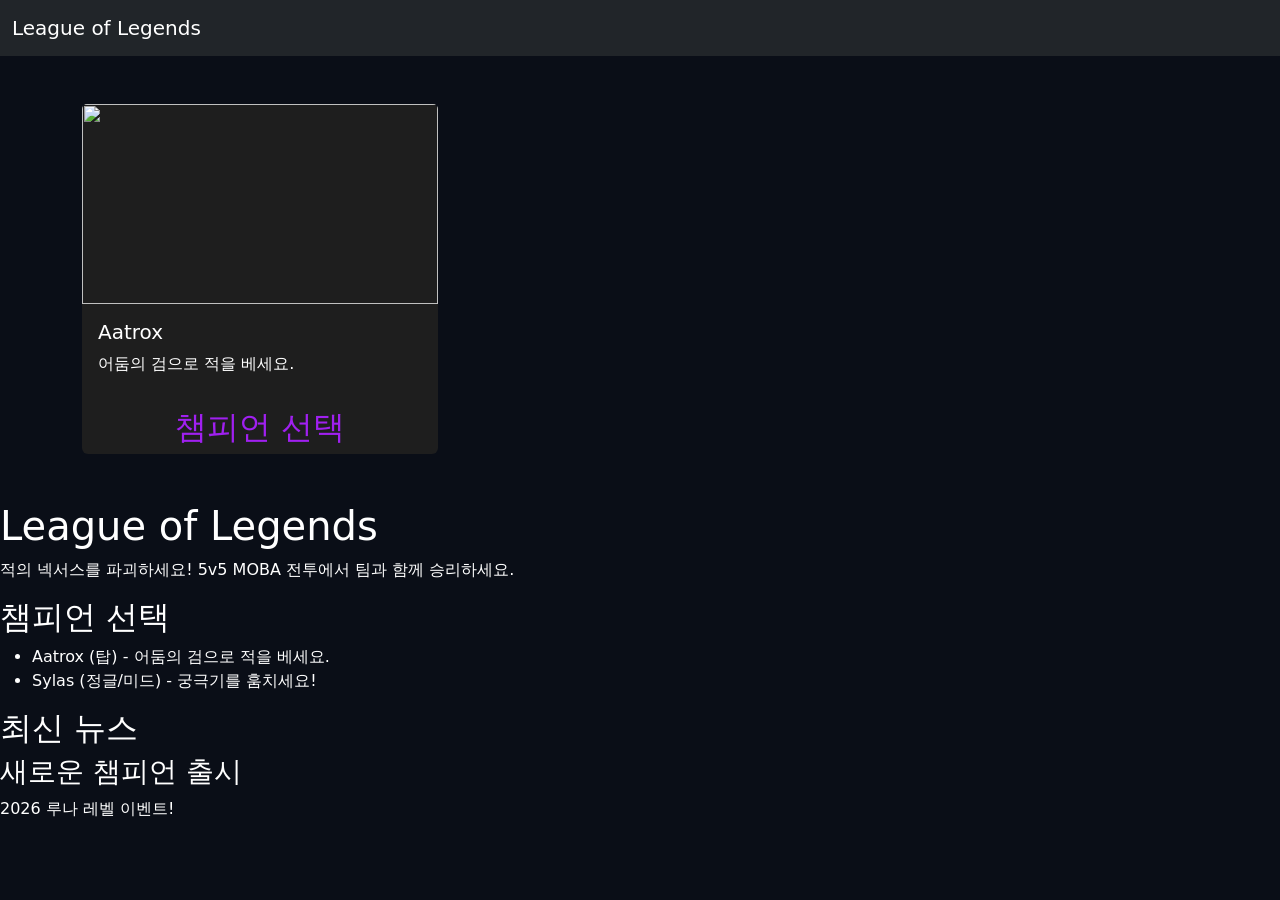
==== src/main/resources/META-INF/resources/index.html @ 237d581f "2주차 수업 완료" ====
<!DOCTYPE html> <!-- 주석은 이렇게 입력! -->
<html lang=”ko”>
<head>
<meta charset="UTF-8">
<title>LOL - 1단계</title>

</head>
<link href="https://cdn.jsdelivr.net/npm/bootstrap@5.3.3/dist/css/bootstrap.min.css" rel="stylesheet">
<style>
    .card {
transition: transform 0.3s, box-shadow 0.3s;
}
.card:hover {
transform: scale(1.05); /* 마우스를 올리면 커짐 */
box-shadow: 0 10px 20px rgba(160, 32, 240, 0.5); /* 보라색 광원 효과 */
}
.card-img-top {
height: 200px;
object-fit: cover; /* 이미지가 찌그러지지 않게 채움 */
}
body { background-color: #0a0e17; color: #fff; }
.accent-purple { color: #a020f0; }
.card { background-color: #1e1e1e; border: none; color: white; }
.btn-primary { background-color: #a020f0; border: none; }
</style>

<body>
    <nav class="navbar navbar-expand-lg navbar-dark bg-dark">
        <div class="container-fluid"><a class="navbar-brand" href="#">League of Legends</a></div>
    </nav>
        <div class="container my-5">
            <div class="row">
                <div class="col-md-4">
                    <div class="card">
                        <img src="https://ddragon.leagueoflegends.com/cdn/15.24.1/img/champion/Aatrox.png" class="card-img-top">
                        <div class="card-body">
                            <h5>Aatrox</h5>
                            <p>어둠의 검으로 적을 베세요.</p>
                        </div>
                        <h2 class="text-center accent-purple">챔피언 선택</h2>
                    </div>
                </div>
                </div>
            </div>

<h1>League of Legends</h1>
<p>적의 넥서스를 파괴하세요! 5v5 MOBA 전투에서 팀과 함께 승리하세요.</p>
<h2>챔피언 선택</h2>
<ul>
<li>Aatrox (탑) - 어둠의 검으로 적을 베세요.</li>
<li>Sylas (정글/미드) - 궁극기를 훔치세요!</li>
</ul>
<h2>최신 뉴스</h2>
<div>
<h3>새로운 챔피언 출시</h3>
<p>2026 루나 레벨 이벤트!</p>
</div>
</body>
</html>
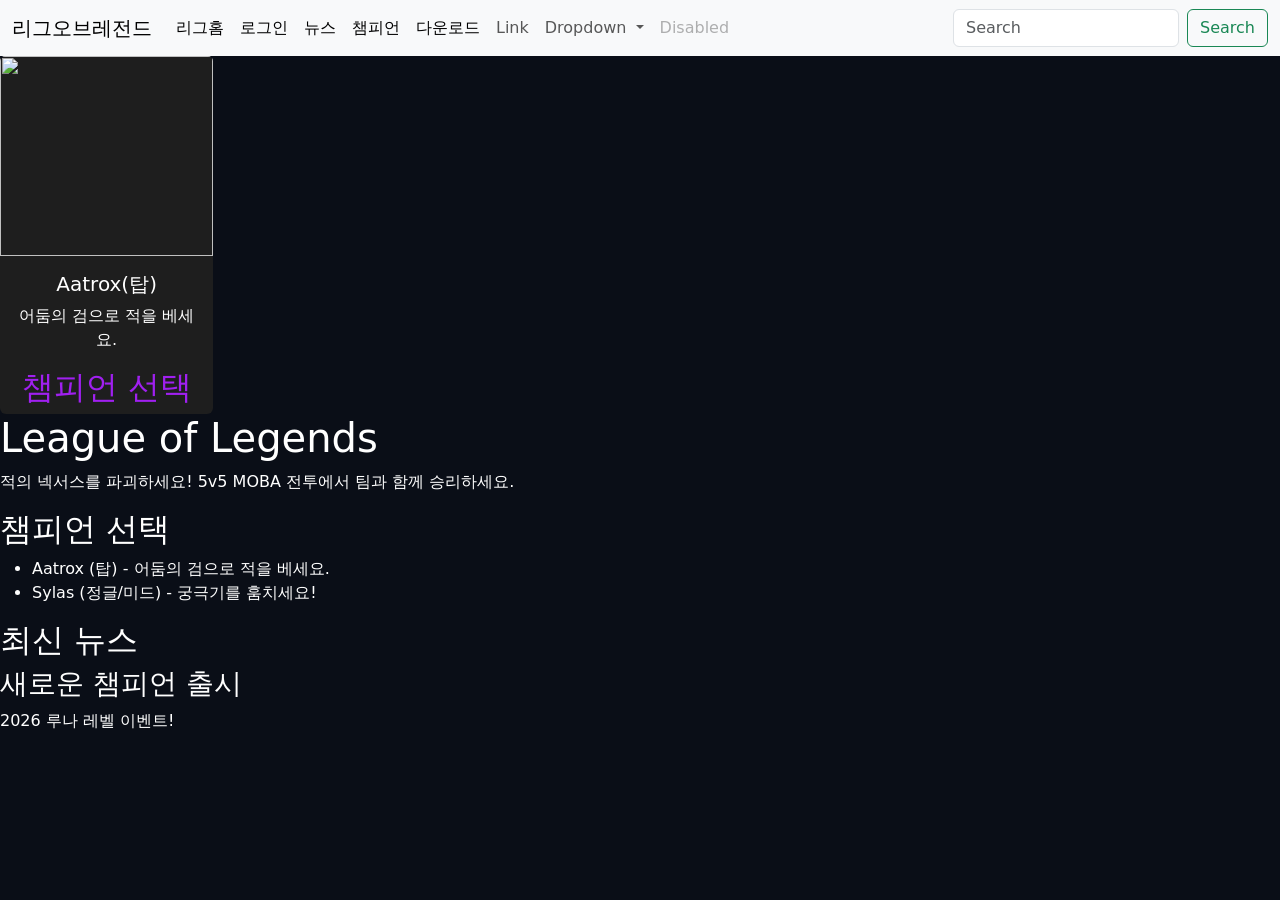
==== commit b6e7a9ec: "4주차" ====
--- a/src/main/resources/META-INF/resources/index.html
+++ b/src/main/resources/META-INF/resources/index.html
@@ -6,6 +6,7 @@
 
 </head>
 <link href="https://cdn.jsdelivr.net/npm/bootstrap@5.3.3/dist/css/bootstrap.min.css" rel="stylesheet">
+<script src="http://cdn.jsdelivr.net/npm.bootstrap@5.3.0/dist/js/bootstrap.bundle.min.js"></script>
 <style>
     .card {
 transition: transform 0.3s, box-shadow 0.3s;
@@ -25,17 +26,79 @@
 </style>
 
 <body>
-    <nav class="navbar navbar-expand-lg navbar-dark bg-dark">
-        <div class="container-fluid"><a class="navbar-brand" href="#">League of Legends</a></div>
-    </nav>
-        <div class="container my-5">
-            <div class="row">
-                <div class="col-md-4">
-                    <div class="card">
+    <nav class="navbar navbar-expand-lg navbar-light bg-light">
+  <div class="container-fluid">
+    <a class="navbar-brand" href="#">리그오브레전드</a>
+    <button class="navbar-toggler" type="button" data-bs-toggle="collapse" data-bs-target="#navbarSupportedContent" aria-controls="navbarSupportedContent" aria-expanded="false" aria-label="Toggle navigation">
+      <span class="navbar-toggler-icon"></span>
+    </button>
+    <div class="collapse navbar-collapse" id="navbarSupportedContent">
+      <ul class="navbar-nav me-auto mb-2 mb-lg-0">
+        <li class="nav-item">
+          <a class="nav-link active" aria-current="page" href="#">리그홈</a>
+        </li>
+        <li class="nav-item">
+          <a class="nav-link active" aria-current="page" href="#">로그인</a>
+        </li>
+        <li class="nav-item">
+          <a class="nav-link active" aria-current="page" href="#">뉴스</a>
+        </li>
+        <li class="nav-item">
+          <a class="nav-link active" aria-current="page" href="#">챔피언</a>
+        </li>
+        <li class="nav-item">
+          <a class="nav-link active" aria-current="page" href="#">다운로드</a>
+        </li>
+        
+
+        <li class="nav-item"> 
+          <a class="nav-link" href="#">Link</a>
+        </li>
+        <li class="nav-item dropdown">
+          <a class="nav-link dropdown-toggle" href="#" id="navbarDropdown" role="button" data-bs-toggle="dropdown" aria-expanded="false">
+            Dropdown
+          </a>
+          <ul class="dropdown-menu" aria-labelledby="navbarDropdown">
+            <li><a class="dropdown-item" href="#">Action</a></li>
+            <li><a class="dropdown-item" href="#">Another action</a></li>
+            <li><hr class="dropdown-divider"></li>
+            <li><a class="dropdown-item" href="#">Something else here</a></li>
+          </ul>
+        </li>
+        <li class="nav-item">
+          <a class="nav-link disabled" href="#" tabindex="-1" aria-disabled="true">Disabled</a>
+        </li>
+      </ul>
+      <form class="d-flex">
+        <input class="form-control me-2" type="search" placeholder="Search" aria-label="Search">
+        <button class="btn btn-outline-success" type="submit">Search</button>
+      </form>
+    </div>
+  </div>
+</nav>
+    <!--<nav class="navbar navbar-expand-lg navbar-dark bg-dark">
+        <div class="container-fluid">
+            <a class="navbar-brand" href="index.html">리그오브레전드</a></div>
+            <button class="navbar-toggler" type="button" data-bs-target="#navbarNav">
+                <span class="navbar-toggler-icon"></span>
+            </button>
+            <div class="collapse navbar-collapse" id="navbarNav">
+                <ul class="navbar-nav ms-auto">
+                    <li class="nav-item"><a class="nav-link" href="#">뉴스</a></li>
+                    <li class="nav-item"><a class="nav-link" href="#">챔피언</a></li>
+                    <li class="nav-item"><a class="nav-link" href="#">다운로드</a></li>
+                    <li class="nav-item"><a class="nav-link" href="#">로그인</a></li>
+                    <li class="nav-item"><a class="nav-link" href="https://www.leagueoflegends.com/ko-kr/" target="_blank">공식 웹사이트</a></li>
+                </ul>
+            </div>
+    </nav>-->
+        <!-- 아트록스-->
+        <div class="col-md-6 col-lg-4 col-xl-2">
+                    <div class="card text-center h-100">
                         <img src="https://ddragon.leagueoflegends.com/cdn/15.24.1/img/champion/Aatrox.png" class="card-img-top">
                         <div class="card-body">
-                            <h5>Aatrox</h5>
-                            <p>어둠의 검으로 적을 베세요.</p>
+                            <h5 class ="card-tittle accent-red">Aatrox(탑)</h5>
+                            <p class="card-text">어둠의 검으로 적을 베세요.</p>
                         </div>
                         <h2 class="text-center accent-purple">챔피언 선택</h2>
                     </div>
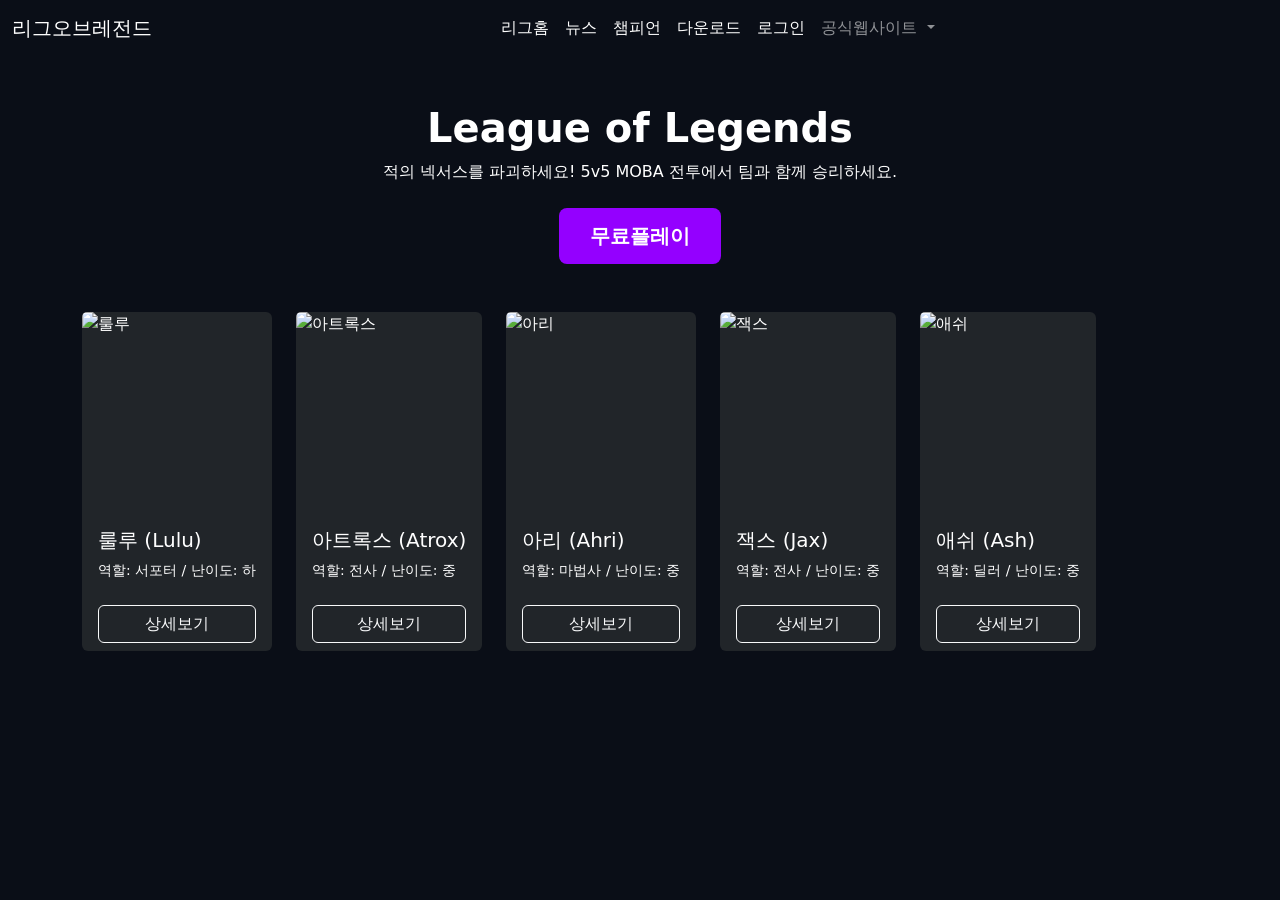
==== commit c3a64519: "4주차" ====
--- a/src/main/resources/META-INF/resources/index.html
+++ b/src/main/resources/META-INF/resources/index.html
@@ -1,12 +1,12 @@
 <!DOCTYPE html> <!-- 주석은 이렇게 입력! -->
 <html lang=”ko”>
 <head>
-<meta charset="UTF-8">
-<title>LOL - 1단계</title>
-
+  <meta charset="UTF-8">
+  <title>LOL - 1단계</title>
+  <link href="https://cdn.jsdelivr.net/npm/bootstrap@5.3.3/dist/css/bootstrap.min.css" rel="stylesheet">
+  <script src="https://cdn.jsdelivr.net/npm/bootstrap@5.3.0/dist/js/bootstrap.bundle.min.js"></script>
 </head>
-<link href="https://cdn.jsdelivr.net/npm/bootstrap@5.3.3/dist/css/bootstrap.min.css" rel="stylesheet">
-<script src="http://cdn.jsdelivr.net/npm.bootstrap@5.3.0/dist/js/bootstrap.bundle.min.js"></script>
+
 <style>
     .card {
 transition: transform 0.3s, box-shadow 0.3s;
@@ -26,56 +26,46 @@
 </style>
 
 <body>
-    <nav class="navbar navbar-expand-lg navbar-light bg-light">
-  <div class="container-fluid">
-    <a class="navbar-brand" href="#">리그오브레전드</a>
-    <button class="navbar-toggler" type="button" data-bs-toggle="collapse" data-bs-target="#navbarSupportedContent" aria-controls="navbarSupportedContent" aria-expanded="false" aria-label="Toggle navigation">
-      <span class="navbar-toggler-icon"></span>
-    </button>
-    <div class="collapse navbar-collapse" id="navbarSupportedContent">
-      <ul class="navbar-nav me-auto mb-2 mb-lg-0">
-        <li class="nav-item">
-          <a class="nav-link active" aria-current="page" href="#">리그홈</a>
-        </li>
-        <li class="nav-item">
-          <a class="nav-link active" aria-current="page" href="#">로그인</a>
-        </li>
-        <li class="nav-item">
-          <a class="nav-link active" aria-current="page" href="#">뉴스</a>
-        </li>
-        <li class="nav-item">
-          <a class="nav-link active" aria-current="page" href="#">챔피언</a>
-        </li>
-        <li class="nav-item">
-          <a class="nav-link active" aria-current="page" href="#">다운로드</a>
-        </li>
-        
-
-        <li class="nav-item"> 
-          <a class="nav-link" href="#">Link</a>
-        </li>
-        <li class="nav-item dropdown">
-          <a class="nav-link dropdown-toggle" href="#" id="navbarDropdown" role="button" data-bs-toggle="dropdown" aria-expanded="false">
-            Dropdown
-          </a>
-          <ul class="dropdown-menu" aria-labelledby="navbarDropdown">
-            <li><a class="dropdown-item" href="#">Action</a></li>
-            <li><a class="dropdown-item" href="#">Another action</a></li>
-            <li><hr class="dropdown-divider"></li>
-            <li><a class="dropdown-item" href="#">Something else here</a></li>
+  <nav class="navbar navbar-expand-lg navbar-dark">
+    <div class="container-fluid">
+      <a class="navbar-brand" href="#">리그오브레전드</a>
+      <button class="navbar-toggler" type="button" data-bs-toggle="collapse" data-bs-target="#navbarSupportedContent" aria-controls="navbarSupportedContent" aria-expanded="false" aria-label="Toggle navigation">
+        <span class="navbar-toggler-icon"></span>
+      </button>
+        <div class="collapse navbar-collapse" id="navbarSupportedContent">
+          <ul class="navbar-nav mx-auto mb-2 mb-lg-0">
+            <li class="nav-item">
+              <a class="nav-link active" aria-current="page" href="#">리그홈</a>
+            </li>
+            <li class="nav-item">
+              <a class="nav-link active" aria-current="page" href="#">뉴스</a>
+            </li>
+            <li class="nav-item">
+              <a class="nav-link active" aria-current="page" href="#">챔피언</a>
+            </li>
+            <li class="nav-item">
+              <a class="nav-link active" aria-current="page" href="#">다운로드</a>
+            </li>
+            <li class="nav-item">
+              <a class="nav-link active" aria-current="page" href="#">로그인</a>
+            </li>
+          
+            <li class="nav-item dropdown">
+              <a class="nav-link dropdown-toggle" href="#" id="navbarDropdown" role="button" data-bs-toggle="dropdown" aria-expanded="false">
+                공식웹사이트
+              </a>
+              <ul class="dropdown-menu">
+                <li><a class="dropdown-item" href="https://www.leagueoflegends.com/ko-kr/" target="_blank">LOL공식웹사이트</a></li>
+                <li><a class="dropdown-item" href="#">Another action</a></li>
+                <li><hr class="dropdown-divider"></li>
+                <li><a class="dropdown-item" href="#">Something else here</a></li>
+              </ul>
+            </li>
           </ul>
-        </li>
-        <li class="nav-item">
-          <a class="nav-link disabled" href="#" tabindex="-1" aria-disabled="true">Disabled</a>
-        </li>
-      </ul>
-      <form class="d-flex">
-        <input class="form-control me-2" type="search" placeholder="Search" aria-label="Search">
-        <button class="btn btn-outline-success" type="submit">Search</button>
-      </form>
-    </div>
-  </div>
-</nav>
+        </div>
+      </div>
+    </div>
+  </nav>
     <!--<nav class="navbar navbar-expand-lg navbar-dark bg-dark">
         <div class="container-fluid">
             <a class="navbar-brand" href="index.html">리그오브레전드</a></div>
@@ -92,7 +82,119 @@
                 </ul>
             </div>
     </nav>-->
+
+<div class="text-center">
+  <h1 class="text-center mt-5 fw-bold">League of Legends</h1>
+  <p>적의 넥서스를 파괴하세요! 5v5 MOBA 전투에서 팀과 함께 승리하세요.</p>
+  <div class="text-center mt-4">
+    <a href="#" class="btn btn-lg fw-bold"
+       style="background-color:#9400ff; color: white; padding: 12px 30px; border-radius: 8px;">
+       무료플레이
+       </a>
+  </div>
+</div>
+
+<!--룰루 카드-->
+    <div class ="container my-5">
+      <div class ="row row-cols-auto g-4">
+        <div class="col">
+          <div class="card bg-dark text-white border-secondary h-100">
+            <img src="images/Lulu.png" class ="card-img-top" alt="룰루">
+            <div class="card-body">
+              <h5 class="card-title">룰루 (Lulu)</h5>
+              <p class="card-text small">역할: 서포터 / 난이도: 하</p>
+            </div>
+          <div class="card-footer bg-transparent border-0">
+         <button class="btn btn-outline-light w-100"
+           data-bs-toggle="modal"
+           data-bs-target="#modalLulu"
+           data-champ="Lulu">
+         상세보기
+         </button>
+        </div>
+      </div>
+    </div>
+
+    <!--아트록스-->
+        <div class="col">
+          <div class="card bg-dark text-white border-secondary h-100">
+            <img src="images/Lulu.png" class ="card-img-top" alt="아트록스">
+            <div class="card-body">
+              <h5 class="card-title">아트록스 (Atrox)</h5>
+              <p class="card-text small">역할: 전사 / 난이도: 중</p>
+            </div>
+          <div class="card-footer bg-transparent border-0">
+         <button class="btn btn-outline-light w-100"
+           data-bs-toggle="modal"
+           data-bs-target="#modalAtrox"
+           data-champ="Atrox">
+         상세보기
+         </button>
+        </div>
+      </div>
+    </div>
+
+    <!--아리-->
+        <div class="col">
+          <div class="card bg-dark text-white border-secondary h-100">
+            <img src="images/Lulu.png" class ="card-img-top" alt="아리">
+            <div class="card-body">
+              <h5 class="card-title">아리 (Ahri)</h5>
+              <p class="card-text small">역할: 마법사 / 난이도: 중</p>
+            </div>
+          <div class="card-footer bg-transparent border-0">
+         <button class="btn btn-outline-light w-100"
+           data-bs-toggle="modal"
+           data-bs-target="#modalAhri"
+           data-champ="Ahri">
+         상세보기
+         </button>
+        </div>
+      </div>
+    </div>
+    <!--잭스-->
+        <div class="col">
+          <div class="card bg-dark text-white border-secondary h-100">
+            <img src="images/Lulu.png" class ="card-img-top" alt="잭스">
+            <div class="card-body">
+              <h5 class="card-title">잭스 (Jax)</h5>
+              <p class="card-text small">역할: 전사 / 난이도: 중</p>
+            </div>
+          <div class="card-footer bg-transparent border-0">
+         <button class="btn btn-outline-light w-100"
+           data-bs-toggle="modal"
+           data-bs-target="#modalJax"
+           data-champ="Jax">
+         상세보기
+         </button>
+        </div>
+      </div>
+    </div>
+    <!--애쉬-->
+        <div class="col">
+          <div class="card bg-dark text-white border-secondary h-100">
+            <img src="images/Lulu.png" class ="card-img-top" alt="애쉬">
+            <div class="card-body">
+              <h5 class="card-title">애쉬 (Ash)</h5>
+              <p class="card-text small">역할: 딜러 / 난이도: 중</p>
+            </div>
+          <div class="card-footer bg-transparent border-0">
+         <button class="btn btn-outline-light w-100"
+           data-bs-toggle="modal"
+           data-bs-target="#modalAsh"
+           data-champ="Ash">
+         상세보기
+         </button>
+        </div>
+      </div>
+    </div>
+
+  </div>
+</body>
+</html>
+
         <!-- 아트록스-->
+        <!--
         <div class="col-md-6 col-lg-4 col-xl-2">
                     <div class="card text-center h-100">
                         <img src="https://ddragon.leagueoflegends.com/cdn/15.24.1/img/champion/Aatrox.png" class="card-img-top">
@@ -105,18 +207,5 @@
                 </div>
                 </div>
             </div>
-
-<h1>League of Legends</h1>
-<p>적의 넥서스를 파괴하세요! 5v5 MOBA 전투에서 팀과 함께 승리하세요.</p>
-<h2>챔피언 선택</h2>
-<ul>
-<li>Aatrox (탑) - 어둠의 검으로 적을 베세요.</li>
-<li>Sylas (정글/미드) - 궁극기를 훔치세요!</li>
-</ul>
-<h2>최신 뉴스</h2>
-<div>
-<h3>새로운 챔피언 출시</h3>
-<p>2026 루나 레벨 이벤트!</p>
-</div>
-</body>
-</html>+          -->
+
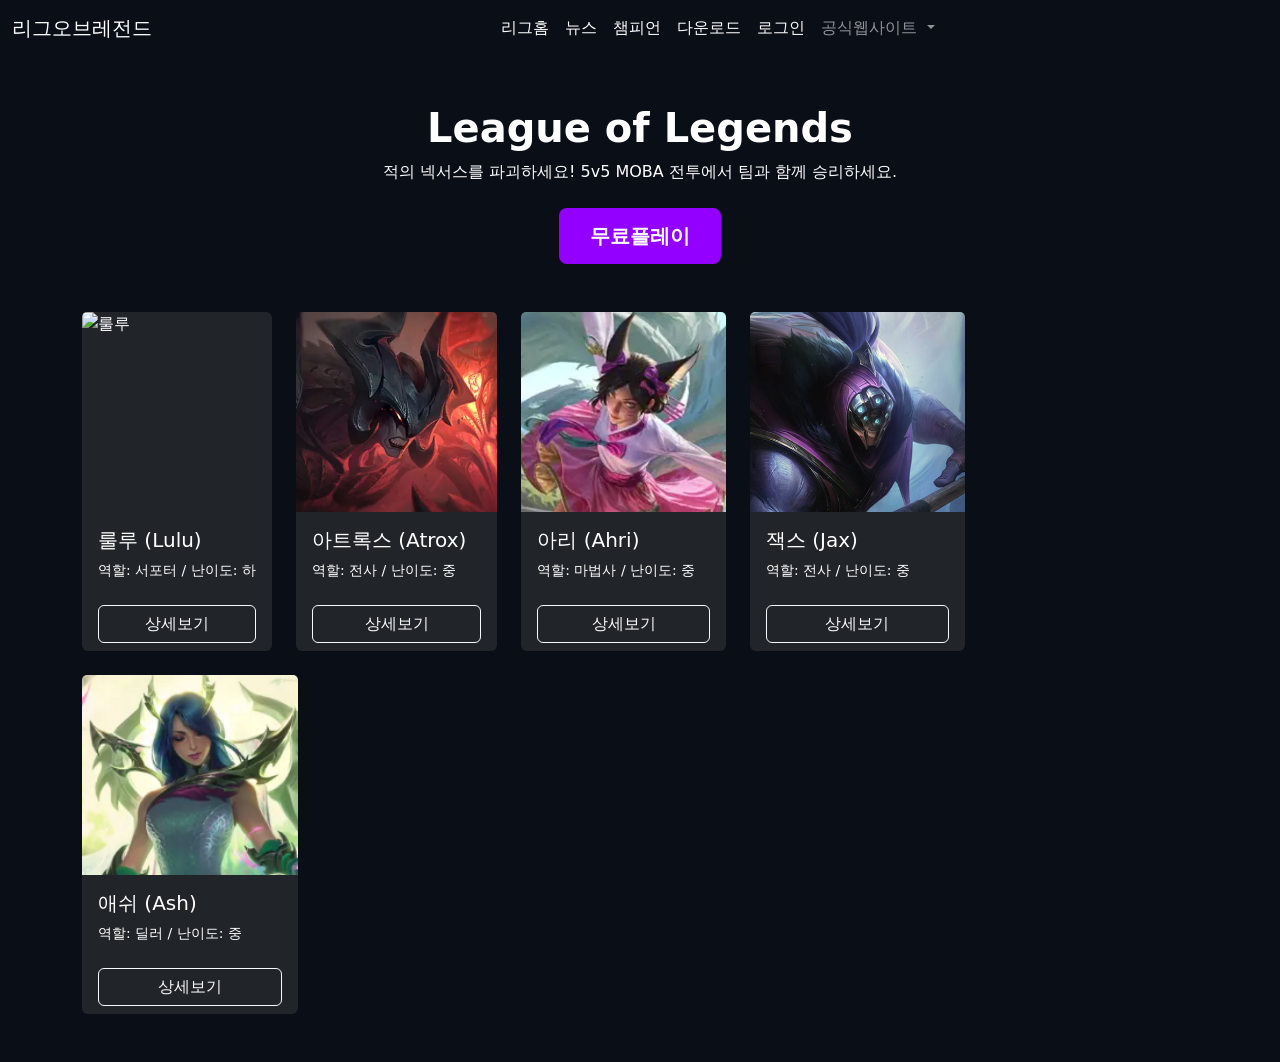
==== commit ec4f0adf: "5주차" ====
--- a/src/main/resources/META-INF/resources/index.html
+++ b/src/main/resources/META-INF/resources/index.html
@@ -44,7 +44,7 @@
               <a class="nav-link active" aria-current="page" href="#">챔피언</a>
             </li>
             <li class="nav-item">
-              <a class="nav-link active" aria-current="page" href="#">다운로드</a>
+              <a class="nav-link active" aria-current="page" href="main_page_sub/download.html" target="_blank">다운로드</a>
             </li>
             <li class="nav-item">
               <a class="nav-link active" aria-current="page" href="#">로그인</a>
@@ -66,23 +66,8 @@
       </div>
     </div>
   </nav>
-    <!--<nav class="navbar navbar-expand-lg navbar-dark bg-dark">
-        <div class="container-fluid">
-            <a class="navbar-brand" href="index.html">리그오브레전드</a></div>
-            <button class="navbar-toggler" type="button" data-bs-target="#navbarNav">
-                <span class="navbar-toggler-icon"></span>
-            </button>
-            <div class="collapse navbar-collapse" id="navbarNav">
-                <ul class="navbar-nav ms-auto">
-                    <li class="nav-item"><a class="nav-link" href="#">뉴스</a></li>
-                    <li class="nav-item"><a class="nav-link" href="#">챔피언</a></li>
-                    <li class="nav-item"><a class="nav-link" href="#">다운로드</a></li>
-                    <li class="nav-item"><a class="nav-link" href="#">로그인</a></li>
-                    <li class="nav-item"><a class="nav-link" href="https://www.leagueoflegends.com/ko-kr/" target="_blank">공식 웹사이트</a></li>
-                </ul>
-            </div>
-    </nav>-->
-
+    
+  
 <div class="text-center">
   <h1 class="text-center mt-5 fw-bold">League of Legends</h1>
   <p>적의 넥서스를 파괴하세요! 5v5 MOBA 전투에서 팀과 함께 승리하세요.</p>
@@ -114,11 +99,37 @@
         </div>
       </div>
     </div>
+        <!--룰루모달(iframe으로Aatrox.html 불러오기) -->
+<div class="modal fade" id="modalLulu" tabindex="-1" aria-labelledby="modalLuluLabel" aria-hidden="true">
+<div class="modal-dialog modal-xl modal-dialog-centered modal-dialog-scrollable">
+    <div class="modal-content bg-dark text-white border-secondary">
+  <!--헤더-->
+  <div class="modal-header border-secondary">
+      <h5 class="modal-title" id="modalLuluLabel">룰루(Lulu) 상세정보</h5>
+      <button type="button" class="btn-close btn-close-white" data-bs-dismiss="modal" aria-label="Close"></button>
+  </div>
+<!--바디: iframe으로내용채움-->
+  <div class="modal-body p-0" style="height: 65vh; background: #0a0e17;">
+      <iframe
+      src="modals/Lulu.html"
+      frameborder="0"
+      style="width: 100%; height: 100%; border: none;"
+      allowfullscreen>
+      </iframe>
+  </div>
+<!--푸터-->
+  <div class="modal-footer border-secondary">
+      <button type="button" class="btn btn-outline-light" data-bs-dismiss="modal">닫기</button>
+  </div>
+  </div>
+</div>
+</div>
+
 
     <!--아트록스-->
         <div class="col">
           <div class="card bg-dark text-white border-secondary h-100">
-            <img src="images/Lulu.png" class ="card-img-top" alt="아트록스">
+            <img src="images/Aatrox.png" class ="card-img-top" alt="아트록스">
             <div class="card-body">
               <h5 class="card-title">아트록스 (Atrox)</h5>
               <p class="card-text small">역할: 전사 / 난이도: 중</p>
@@ -126,18 +137,46 @@
           <div class="card-footer bg-transparent border-0">
          <button class="btn btn-outline-light w-100"
            data-bs-toggle="modal"
-           data-bs-target="#modalAtrox"
-           data-champ="Atrox">
-         상세보기
-         </button>
-        </div>
-      </div>
-    </div>
+           data-bs-target="#modalAatrox"
+           data-champ="Aatrox">
+         상세보기
+         </button>
+        </div>
+      </div>
+    </div>
+
+    <!--모달(iframe으로Aatrox.html 불러오기) -->
+<div class="modal fade" id="modalAatrox" tabindex="-1" aria-labelledby="modalAatroxLabel" aria-hidden="true">
+<div class="modal-dialog modal-xl modal-dialog-centered modal-dialog-scrollable">
+    <div class="modal-content bg-dark text-white border-secondary">
+  <!--헤더-->
+  <div class="modal-header border-secondary">
+      <h5 class="modal-title" id="modalAatroxLabel">아트록스(Aatrox) 상세정보</h5>
+      <button type="button" class="btn-close btn-close-white" data-bs-dismiss="modal" aria-label="Close"></button>
+  </div>
+<!--바디: iframe으로내용채움-->
+  <div class="modal-body p-0" style="height: 65vh; background: #0a0e17;">
+      <iframe
+      src="modals/Aatrox.html"
+      frameborder="0"
+      style="width: 100%; height: 100%; border: none;"
+      allowfullscreen>
+      </iframe>
+  </div>
+<!--푸터-->
+  <div class="modal-footer border-secondary">
+      <button type="button" class="btn btn-outline-light" data-bs-dismiss="modal">닫기</button>
+  </div>
+  </div>
+</div>
+</div>
+
+
 
     <!--아리-->
         <div class="col">
           <div class="card bg-dark text-white border-secondary h-100">
-            <img src="images/Lulu.png" class ="card-img-top" alt="아리">
+            <img src="images/Ahri.png" class ="card-img-top" alt="아리">
             <div class="card-body">
               <h5 class="card-title">아리 (Ahri)</h5>
               <p class="card-text small">역할: 마법사 / 난이도: 중</p>
@@ -152,10 +191,37 @@
         </div>
       </div>
     </div>
+        <!--아리모달-->
+<div class="modal fade" id="modalAhri" tabindex="-1" aria-labelledby="modalAhriLabel" aria-hidden="true">
+<div class="modal-dialog modal-xl modal-dialog-centered modal-dialog-scrollable">
+    <div class="modal-content bg-dark text-white border-secondary">
+  <!--헤더-->
+  <div class="modal-header border-secondary">
+      <h5 class="modal-title" id="modalAhriLabel">아리(Ahri) 상세정보</h5>
+      <button type="button" class="btn-close btn-close-white" data-bs-dismiss="modal" aria-label="Close"></button>
+  </div>
+<!--바디: iframe으로내용채움-->
+  <div class="modal-body p-0" style="height: 65vh; background: #0a0e17;">
+      <iframe
+      src="modals/Ahri.html"
+      frameborder="0"
+      style="width: 100%; height: 100%; border: none;"
+      allowfullscreen>
+      </iframe>
+  </div>
+<!--푸터-->
+  <div class="modal-footer border-secondary">
+      <button type="button" class="btn btn-outline-light" data-bs-dismiss="modal">닫기</button>
+  </div>
+  </div>
+</div>
+</div>
+
+
     <!--잭스-->
         <div class="col">
           <div class="card bg-dark text-white border-secondary h-100">
-            <img src="images/Lulu.png" class ="card-img-top" alt="잭스">
+            <img src="images/Jax.png" class ="card-img-top" alt="잭스">
             <div class="card-body">
               <h5 class="card-title">잭스 (Jax)</h5>
               <p class="card-text small">역할: 전사 / 난이도: 중</p>
@@ -170,10 +236,37 @@
         </div>
       </div>
     </div>
+            <!--잭스모달-->
+<div class="modal fade" id="modalJax" tabindex="-1" aria-labelledby="modalJaxLabel" aria-hidden="true">
+<div class="modal-dialog modal-xl modal-dialog-centered modal-dialog-scrollable">
+    <div class="modal-content bg-dark text-white border-secondary">
+  <!--헤더-->
+  <div class="modal-header border-secondary">
+      <h5 class="modal-title" id="modalJaxLabel">잭스(Jax) 상세정보</h5>
+      <button type="button" class="btn-close btn-close-white" data-bs-dismiss="modal" aria-label="Close"></button>
+  </div>
+<!--바디: iframe으로내용채움-->
+  <div class="modal-body p-0" style="height: 65vh; background: #0a0e17;">
+      <iframe
+      src="modals/Jax.html"
+      frameborder="0"
+      style="width: 100%; height: 100%; border: none;"
+      allowfullscreen>
+      </iframe>
+  </div>
+<!--푸터-->
+  <div class="modal-footer border-secondary">
+      <button type="button" class="btn btn-outline-light" data-bs-dismiss="modal">닫기</button>
+  </div>
+  </div>
+</div>
+</div>
+
+
     <!--애쉬-->
         <div class="col">
           <div class="card bg-dark text-white border-secondary h-100">
-            <img src="images/Lulu.png" class ="card-img-top" alt="애쉬">
+            <img src="images/Ashe.png" class ="card-img-top" alt="애쉬">
             <div class="card-body">
               <h5 class="card-title">애쉬 (Ash)</h5>
               <p class="card-text small">역할: 딜러 / 난이도: 중</p>
@@ -192,6 +285,32 @@
   </div>
 </body>
 </html>
+
+            <!--애쉬모달-->
+<div class="modal fade" id="modalAshe" tabindex="-1" aria-labelledby="modalAsheLabel" aria-hidden="true">
+<div class="modal-dialog modal-xl modal-dialog-centered modal-dialog-scrollable">
+    <div class="modal-content bg-dark text-white border-secondary">
+  <!--헤더-->
+  <div class="modal-header border-secondary">
+      <h5 class="modal-title" id="modalAsheLabel">애쉬(Ashe) 상세정보</h5>
+      <button type="button" class="btn-close btn-close-white" data-bs-dismiss="modal" aria-label="Close"></button>
+  </div>
+<!--바디: iframe으로내용채움-->
+  <div class="modal-body p-0" style="height: 65vh; background: #0a0e17;">
+      <iframe
+      src="modals/Ashe.html"
+      frameborder="0"
+      style="width: 100%; height: 100%; border: none;"
+      allowfullscreen>
+      </iframe>
+  </div>
+<!--푸터-->
+  <div class="modal-footer border-secondary">
+      <button type="button" class="btn btn-outline-light" data-bs-dismiss="modal">닫기</button>
+  </div>
+  </div>
+</div>
+</div>
 
         <!-- 아트록스-->
         <!--
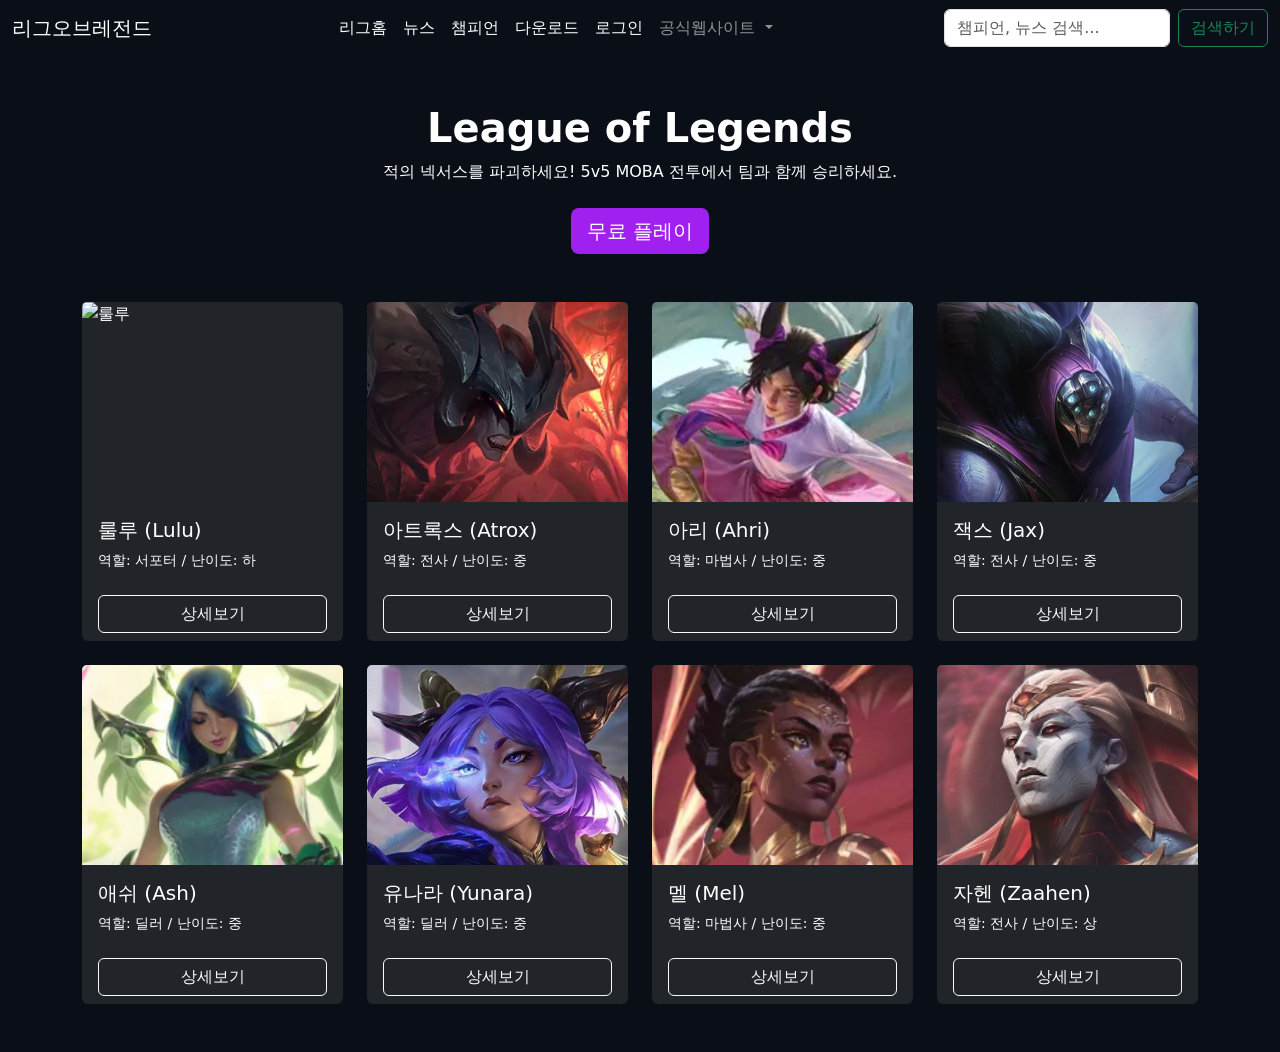
==== commit 4b32b41a: "6주차" ====
--- a/src/main/resources/META-INF/resources/index.html
+++ b/src/main/resources/META-INF/resources/index.html
@@ -1,28 +1,34 @@
-<!DOCTYPE html> <!-- 주석은 이렇게 입력! -->
-<html lang=”ko”>
+<!DOCTYPE html> <html lang="ko">
 <head>
   <meta charset="UTF-8">
   <title>LOL - 1단계</title>
   <link href="https://cdn.jsdelivr.net/npm/bootstrap@5.3.3/dist/css/bootstrap.min.css" rel="stylesheet">
-  <script src="https://cdn.jsdelivr.net/npm/bootstrap@5.3.0/dist/js/bootstrap.bundle.min.js"></script>
+  <script src="js/bootstrap.bundle.min.js"></script>
+  <script src="js/test.js"></script>
+  
+  <script>
+  window.onload = function() {
+    alert("메인 페이지 로딩 완료");
+  }
+  </script>
 </head>
 
 <style>
-    .card {
-transition: transform 0.3s, box-shadow 0.3s;
-}
-.card:hover {
-transform: scale(1.05); /* 마우스를 올리면 커짐 */
-box-shadow: 0 10px 20px rgba(160, 32, 240, 0.5); /* 보라색 광원 효과 */
-}
-.card-img-top {
-height: 200px;
-object-fit: cover; /* 이미지가 찌그러지지 않게 채움 */
-}
-body { background-color: #0a0e17; color: #fff; }
-.accent-purple { color: #a020f0; }
-.card { background-color: #1e1e1e; border: none; color: white; }
-.btn-primary { background-color: #a020f0; border: none; }
+  .card {
+    transition: transform 0.3s, box-shadow 0.3s;
+  }
+  .card:hover {
+    transform: scale(1.05); /* 마우스를 올리면 커짐 */
+    box-shadow: 0 10px 20px rgba(160, 32, 240, 0.5); /* 보라색 광원 효과 */
+  }
+  .card-img-top {
+    height: 200px;
+    object-fit: cover; /* 이미지가 찌그러지지 않게 채움 */
+  }
+  body { background-color: #0a0e17; color: #fff; }
+  .accent-purple { color: #a020f0; }
+  .card { background-color: #1e1e1e; border: none; color: white; }
+  .btn-primary { background-color: #a020f0; border: none; }
 </style>
 
 <body>
@@ -62,9 +68,13 @@
               </ul>
             </li>
           </ul>
-        </div>
-      </div>
-    </div>
+
+          <form class="d-flex" id="searchForm">
+            <input class="form-control me-2" type="search" placeholder="챔피언, 뉴스 검색..." aria-label="Search" id="searchInput">
+            <button class="btn btn-outline-success" type="submit" style="white-space: nowrap;">검색하기</button>
+          </form>
+        </div>
+      </div>
   </nav>
     
   
@@ -72,259 +82,253 @@
   <h1 class="text-center mt-5 fw-bold">League of Legends</h1>
   <p>적의 넥서스를 파괴하세요! 5v5 MOBA 전투에서 팀과 함께 승리하세요.</p>
   <div class="text-center mt-4">
-    <a href="#" class="btn btn-lg fw-bold"
-       style="background-color:#9400ff; color: white; padding: 12px 30px; border-radius: 8px;">
-       무료플레이
-       </a>
-  </div>
-</div>
-
-<!--룰루 카드-->
-    <div class ="container my-5">
-      <div class ="row row-cols-auto g-4">
-        <div class="col">
-          <div class="card bg-dark text-white border-secondary h-100">
-            <img src="images/Lulu.png" class ="card-img-top" alt="룰루">
-            <div class="card-body">
-              <h5 class="card-title">룰루 (Lulu)</h5>
-              <p class="card-text small">역할: 서포터 / 난이도: 하</p>
-            </div>
-          <div class="card-footer bg-transparent border-0">
-         <button class="btn btn-outline-light w-100"
-           data-bs-toggle="modal"
-           data-bs-target="#modalLulu"
-           data-champ="Lulu">
-         상세보기
-         </button>
-        </div>
-      </div>
-    </div>
-        <!--룰루모달(iframe으로Aatrox.html 불러오기) -->
-<div class="modal fade" id="modalLulu" tabindex="-1" aria-labelledby="modalLuluLabel" aria-hidden="true">
-<div class="modal-dialog modal-xl modal-dialog-centered modal-dialog-scrollable">
-    <div class="modal-content bg-dark text-white border-secondary">
-  <!--헤더-->
-  <div class="modal-header border-secondary">
-      <h5 class="modal-title" id="modalLuluLabel">룰루(Lulu) 상세정보</h5>
-      <button type="button" class="btn-close btn-close-white" data-bs-dismiss="modal" aria-label="Close"></button>
-  </div>
-<!--바디: iframe으로내용채움-->
-  <div class="modal-body p-0" style="height: 65vh; background: #0a0e17;">
-      <iframe
-      src="modals/Lulu.html"
-      frameborder="0"
-      style="width: 100%; height: 100%; border: none;"
-      allowfullscreen>
-      </iframe>
-  </div>
-<!--푸터-->
-  <div class="modal-footer border-secondary">
-      <button type="button" class="btn btn-outline-light" data-bs-dismiss="modal">닫기</button>
-  </div>
-  </div>
-</div>
-</div>
-
-
-    <!--아트록스-->
-        <div class="col">
-          <div class="card bg-dark text-white border-secondary h-100">
-            <img src="images/Aatrox.png" class ="card-img-top" alt="아트록스">
-            <div class="card-body">
-              <h5 class="card-title">아트록스 (Atrox)</h5>
-              <p class="card-text small">역할: 전사 / 난이도: 중</p>
-            </div>
-          <div class="card-footer bg-transparent border-0">
-         <button class="btn btn-outline-light w-100"
-           data-bs-toggle="modal"
-           data-bs-target="#modalAatrox"
-           data-champ="Aatrox">
-         상세보기
-         </button>
-        </div>
-      </div>
-    </div>
-
-    <!--모달(iframe으로Aatrox.html 불러오기) -->
+    <a href="#" class="btn btn-primary btn-lg" onclick="alert('즐거운 플레이 되세요')">무료 플레이</a>
+  </div>
+</div>
+
+<div class="container my-5">
+  <div class="row row-cols-1 row-cols-md-3 row-cols-lg-4 g-4">
+    
+    <div class="col">
+      <div class="card bg-dark text-white border-secondary h-100">
+        <img src="images/Lulu.png" class="card-img-top" alt="룰루">
+        <div class="card-body">
+          <h5 class="card-title">룰루 (Lulu)</h5>
+          <p class="card-text small">역할: 서포터 / 난이도: 하</p>
+        </div>
+        <div class="card-footer bg-transparent border-0">
+          <button class="btn btn-outline-light w-100" data-bs-toggle="modal" data-bs-target="#modalLulu">상세보기</button>
+        </div>
+      </div>
+    </div>
+
+    <div class="col">
+      <div class="card bg-dark text-white border-secondary h-100">
+        <img src="images/Aatrox.png" class="card-img-top" alt="아트록스">
+        <div class="card-body">
+          <h5 class="card-title">아트록스 (Atrox)</h5>
+          <p class="card-text small">역할: 전사 / 난이도: 중</p>
+        </div>
+        <div class="card-footer bg-transparent border-0">
+          <button class="btn btn-outline-light w-100" data-bs-toggle="modal" data-bs-target="#modalAatrox">상세보기</button>
+        </div>
+      </div>
+    </div>
+
+    <div class="col">
+      <div class="card bg-dark text-white border-secondary h-100">
+        <img src="images/Ahri.png" class="card-img-top" alt="아리">
+        <div class="card-body">
+          <h5 class="card-title">아리 (Ahri)</h5>
+          <p class="card-text small">역할: 마법사 / 난이도: 중</p>
+        </div>
+        <div class="card-footer bg-transparent border-0">
+          <button class="btn btn-outline-light w-100" data-bs-toggle="modal" data-bs-target="#modalAhri">상세보기</button>
+        </div>
+      </div>
+    </div>
+
+    <div class="col">
+      <div class="card bg-dark text-white border-secondary h-100">
+        <img src="images/Jax.png" class="card-img-top" alt="잭스">
+        <div class="card-body">
+          <h5 class="card-title">잭스 (Jax)</h5>
+          <p class="card-text small">역할: 전사 / 난이도: 중</p>
+        </div>
+        <div class="card-footer bg-transparent border-0">
+          <button class="btn btn-outline-light w-100" data-bs-toggle="modal" data-bs-target="#modalJax">상세보기</button>
+        </div>
+      </div>
+    </div>
+
+    <div class="col">
+      <div class="card bg-dark text-white border-secondary h-100">
+        <img src="images/Ashe.png" class="card-img-top" alt="애쉬">
+        <div class="card-body">
+          <h5 class="card-title">애쉬 (Ash)</h5>
+          <p class="card-text small">역할: 딜러 / 난이도: 중</p>
+        </div>
+        <div class="card-footer bg-transparent border-0">
+          <button class="btn btn-outline-light w-100" data-bs-toggle="modal" data-bs-target="#modalAshe">상세보기</button>
+        </div>
+      </div>
+    </div>
+
+    <div class="col">
+      <div class="card bg-dark text-white border-secondary h-100">
+        <img src="images/Yunara.png" class="card-img-top" alt="유나라">
+        <div class="card-body">
+          <h5 class="card-title">유나라 (Yunara)</h5>
+          <p class="card-text small">역할: 딜러 / 난이도: 중</p>
+        </div>
+        <div class="card-footer bg-transparent border-0">
+          <button class="btn btn-outline-light w-100" data-bs-toggle="modal" data-bs-target="#modalYunara">상세보기</button>
+        </div>
+      </div>
+    </div>
+
+    <div class="col">
+      <div class="card bg-dark text-white border-secondary h-100">
+        <img src="images/Mel.png" class="card-img-top" alt="멜">
+        <div class="card-body">
+          <h5 class="card-title">멜 (Mel)</h5>
+          <p class="card-text small">역할: 마법사 / 난이도: 중</p>
+        </div>
+        <div class="card-footer bg-transparent border-0">
+          <button class="btn btn-outline-light w-100" data-bs-toggle="modal" data-bs-target="#modalMel">상세보기</button>
+        </div>
+      </div>
+    </div>
+
+    <div class="col">
+      <div class="card bg-dark text-white border-secondary h-100">
+        <img src="images/Zaahen.png" class="card-img-top" alt="자헨">
+        <div class="card-body">
+          <h5 class="card-title">자헨 (Zaahen)</h5>
+          <p class="card-text small">역할: 전사 / 난이도: 상</p>
+        </div>
+        <div class="card-footer bg-transparent border-0">
+          <button class="btn btn-outline-light w-100" data-bs-toggle="modal" data-bs-target="#modalZaahen">상세보기</button>
+        </div>
+      </div>
+    </div>
+
+  </div> </div> <div class="modal fade" id="modalLulu" tabindex="-1" aria-labelledby="modalLuluLabel" aria-hidden="true">
+  <div class="modal-dialog modal-xl modal-dialog-centered modal-dialog-scrollable">
+    <div class="modal-content bg-dark text-white border-secondary">
+      <div class="modal-header border-secondary">
+        <h5 class="modal-title" id="modalLuluLabel">룰루(Lulu) 상세정보</h5>
+        <button type="button" class="btn-close btn-close-white" data-bs-dismiss="modal" aria-label="Close"></button>
+      </div>
+      <div class="modal-body p-0" style="height: 65vh; background: #0a0e17;">
+        <iframe src="modals/Lulu.html" frameborder="0" style="width: 100%; height: 100%; border: none;" allowfullscreen></iframe>
+      </div>
+      <div class="modal-footer border-secondary">
+        <button type="button" class="btn btn-outline-light" data-bs-dismiss="modal">닫기</button>
+      </div>
+    </div>
+  </div>
+</div>
+
 <div class="modal fade" id="modalAatrox" tabindex="-1" aria-labelledby="modalAatroxLabel" aria-hidden="true">
-<div class="modal-dialog modal-xl modal-dialog-centered modal-dialog-scrollable">
-    <div class="modal-content bg-dark text-white border-secondary">
-  <!--헤더-->
-  <div class="modal-header border-secondary">
-      <h5 class="modal-title" id="modalAatroxLabel">아트록스(Aatrox) 상세정보</h5>
-      <button type="button" class="btn-close btn-close-white" data-bs-dismiss="modal" aria-label="Close"></button>
-  </div>
-<!--바디: iframe으로내용채움-->
-  <div class="modal-body p-0" style="height: 65vh; background: #0a0e17;">
-      <iframe
-      src="modals/Aatrox.html"
-      frameborder="0"
-      style="width: 100%; height: 100%; border: none;"
-      allowfullscreen>
-      </iframe>
-  </div>
-<!--푸터-->
-  <div class="modal-footer border-secondary">
-      <button type="button" class="btn btn-outline-light" data-bs-dismiss="modal">닫기</button>
-  </div>
-  </div>
-</div>
-</div>
-
-
-
-    <!--아리-->
-        <div class="col">
-          <div class="card bg-dark text-white border-secondary h-100">
-            <img src="images/Ahri.png" class ="card-img-top" alt="아리">
-            <div class="card-body">
-              <h5 class="card-title">아리 (Ahri)</h5>
-              <p class="card-text small">역할: 마법사 / 난이도: 중</p>
-            </div>
-          <div class="card-footer bg-transparent border-0">
-         <button class="btn btn-outline-light w-100"
-           data-bs-toggle="modal"
-           data-bs-target="#modalAhri"
-           data-champ="Ahri">
-         상세보기
-         </button>
-        </div>
-      </div>
-    </div>
-        <!--아리모달-->
+  <div class="modal-dialog modal-xl modal-dialog-centered modal-dialog-scrollable">
+    <div class="modal-content bg-dark text-white border-secondary">
+      <div class="modal-header border-secondary">
+        <h5 class="modal-title" id="modalAatroxLabel">아트록스(Aatrox) 상세정보</h5>
+        <button type="button" class="btn-close btn-close-white" data-bs-dismiss="modal" aria-label="Close"></button>
+      </div>
+      <div class="modal-body p-0" style="height: 65vh; background: #0a0e17;">
+        <iframe src="modals/Aatrox.html" frameborder="0" style="width: 100%; height: 100%; border: none;" allowfullscreen></iframe>
+      </div>
+      <div class="modal-footer border-secondary">
+        <button type="button" class="btn btn-outline-light" data-bs-dismiss="modal">닫기</button>
+      </div>
+    </div>
+  </div>
+</div>
+
 <div class="modal fade" id="modalAhri" tabindex="-1" aria-labelledby="modalAhriLabel" aria-hidden="true">
-<div class="modal-dialog modal-xl modal-dialog-centered modal-dialog-scrollable">
-    <div class="modal-content bg-dark text-white border-secondary">
-  <!--헤더-->
-  <div class="modal-header border-secondary">
-      <h5 class="modal-title" id="modalAhriLabel">아리(Ahri) 상세정보</h5>
-      <button type="button" class="btn-close btn-close-white" data-bs-dismiss="modal" aria-label="Close"></button>
-  </div>
-<!--바디: iframe으로내용채움-->
-  <div class="modal-body p-0" style="height: 65vh; background: #0a0e17;">
-      <iframe
-      src="modals/Ahri.html"
-      frameborder="0"
-      style="width: 100%; height: 100%; border: none;"
-      allowfullscreen>
-      </iframe>
-  </div>
-<!--푸터-->
-  <div class="modal-footer border-secondary">
-      <button type="button" class="btn btn-outline-light" data-bs-dismiss="modal">닫기</button>
-  </div>
-  </div>
-</div>
-</div>
-
-
-    <!--잭스-->
-        <div class="col">
-          <div class="card bg-dark text-white border-secondary h-100">
-            <img src="images/Jax.png" class ="card-img-top" alt="잭스">
-            <div class="card-body">
-              <h5 class="card-title">잭스 (Jax)</h5>
-              <p class="card-text small">역할: 전사 / 난이도: 중</p>
-            </div>
-          <div class="card-footer bg-transparent border-0">
-         <button class="btn btn-outline-light w-100"
-           data-bs-toggle="modal"
-           data-bs-target="#modalJax"
-           data-champ="Jax">
-         상세보기
-         </button>
-        </div>
-      </div>
-    </div>
-            <!--잭스모달-->
+  <div class="modal-dialog modal-xl modal-dialog-centered modal-dialog-scrollable">
+    <div class="modal-content bg-dark text-white border-secondary">
+      <div class="modal-header border-secondary">
+        <h5 class="modal-title" id="modalAhriLabel">아리(Ahri) 상세정보</h5>
+        <button type="button" class="btn-close btn-close-white" data-bs-dismiss="modal" aria-label="Close"></button>
+      </div>
+      <div class="modal-body p-0" style="height: 65vh; background: #0a0e17;">
+        <iframe src="modals/Ahri.html" frameborder="0" style="width: 100%; height: 100%; border: none;" allowfullscreen></iframe>
+      </div>
+      <div class="modal-footer border-secondary">
+        <button type="button" class="btn btn-outline-light" data-bs-dismiss="modal">닫기</button>
+      </div>
+    </div>
+  </div>
+</div>
+
 <div class="modal fade" id="modalJax" tabindex="-1" aria-labelledby="modalJaxLabel" aria-hidden="true">
-<div class="modal-dialog modal-xl modal-dialog-centered modal-dialog-scrollable">
-    <div class="modal-content bg-dark text-white border-secondary">
-  <!--헤더-->
-  <div class="modal-header border-secondary">
-      <h5 class="modal-title" id="modalJaxLabel">잭스(Jax) 상세정보</h5>
-      <button type="button" class="btn-close btn-close-white" data-bs-dismiss="modal" aria-label="Close"></button>
-  </div>
-<!--바디: iframe으로내용채움-->
-  <div class="modal-body p-0" style="height: 65vh; background: #0a0e17;">
-      <iframe
-      src="modals/Jax.html"
-      frameborder="0"
-      style="width: 100%; height: 100%; border: none;"
-      allowfullscreen>
-      </iframe>
-  </div>
-<!--푸터-->
-  <div class="modal-footer border-secondary">
-      <button type="button" class="btn btn-outline-light" data-bs-dismiss="modal">닫기</button>
-  </div>
-  </div>
-</div>
-</div>
-
-
-    <!--애쉬-->
-        <div class="col">
-          <div class="card bg-dark text-white border-secondary h-100">
-            <img src="images/Ashe.png" class ="card-img-top" alt="애쉬">
-            <div class="card-body">
-              <h5 class="card-title">애쉬 (Ash)</h5>
-              <p class="card-text small">역할: 딜러 / 난이도: 중</p>
-            </div>
-          <div class="card-footer bg-transparent border-0">
-         <button class="btn btn-outline-light w-100"
-           data-bs-toggle="modal"
-           data-bs-target="#modalAsh"
-           data-champ="Ash">
-         상세보기
-         </button>
-        </div>
-      </div>
-    </div>
-
-  </div>
+  <div class="modal-dialog modal-xl modal-dialog-centered modal-dialog-scrollable">
+    <div class="modal-content bg-dark text-white border-secondary">
+      <div class="modal-header border-secondary">
+        <h5 class="modal-title" id="modalJaxLabel">잭스(Jax) 상세정보</h5>
+        <button type="button" class="btn-close btn-close-white" data-bs-dismiss="modal" aria-label="Close"></button>
+      </div>
+      <div class="modal-body p-0" style="height: 65vh; background: #0a0e17;">
+        <iframe src="modals/Jax.html" frameborder="0" style="width: 100%; height: 100%; border: none;" allowfullscreen></iframe>
+      </div>
+      <div class="modal-footer border-secondary">
+        <button type="button" class="btn btn-outline-light" data-bs-dismiss="modal">닫기</button>
+      </div>
+    </div>
+  </div>
+</div>
+
+<div class="modal fade" id="modalAshe" tabindex="-1" aria-labelledby="modalAsheLabel" aria-hidden="true">
+  <div class="modal-dialog modal-xl modal-dialog-centered modal-dialog-scrollable">
+    <div class="modal-content bg-dark text-white border-secondary">
+      <div class="modal-header border-secondary">
+        <h5 class="modal-title" id="modalAsheLabel">애쉬(Ashe) 상세정보</h5>
+        <button type="button" class="btn-close btn-close-white" data-bs-dismiss="modal" aria-label="Close"></button>
+      </div>
+      <div class="modal-body p-0" style="height: 65vh; background: #0a0e17;">
+        <iframe src="modals/Ashe.html" frameborder="0" style="width: 100%; height: 100%; border: none;" allowfullscreen></iframe>
+      </div>
+      <div class="modal-footer border-secondary">
+        <button type="button" class="btn btn-outline-light" data-bs-dismiss="modal">닫기</button>
+      </div>
+    </div>
+  </div>
+</div>
+
+<div class="modal fade" id="modalYunara" tabindex="-1" aria-labelledby="modalYunaraLabel" aria-hidden="true">
+  <div class="modal-dialog modal-xl modal-dialog-centered modal-dialog-scrollable">
+    <div class="modal-content bg-dark text-white border-secondary">
+      <div class="modal-header border-secondary">
+        <h5 class="modal-title" id="modalYunaraLabel">유나라(Yunara) 상세정보</h5>
+        <button type="button" class="btn-close btn-close-white" data-bs-dismiss="modal" aria-label="Close"></button>
+      </div>
+      <div class="modal-body p-0" style="height: 65vh; background: #0a0e17;">
+        <iframe src="modals/Yunara.html" frameborder="0" style="width: 100%; height: 100%; border: none;" allowfullscreen></iframe>
+      </div>
+      <div class="modal-footer border-secondary">
+        <button type="button" class="btn btn-outline-light" data-bs-dismiss="modal">닫기</button>
+      </div>
+    </div>
+  </div>
+</div>
+
+<div class="modal fade" id="modalMel" tabindex="-1" aria-labelledby="modalMelLabel" aria-hidden="true">
+  <div class="modal-dialog modal-xl modal-dialog-centered modal-dialog-scrollable">
+    <div class="modal-content bg-dark text-white border-secondary">
+      <div class="modal-header border-secondary">
+        <h5 class="modal-title" id="modalMelLabel">멜(Mel) 상세정보</h5>
+        <button type="button" class="btn-close btn-close-white" data-bs-dismiss="modal" aria-label="Close"></button>
+      </div>
+      <div class="modal-body p-0" style="height: 65vh; background: #0a0e17;">
+        <iframe src="modals/Mel.html" frameborder="0" style="width: 100%; height: 100%; border: none;" allowfullscreen></iframe>
+      </div>
+      <div class="modal-footer border-secondary">
+        <button type="button" class="btn btn-outline-light" data-bs-dismiss="modal">닫기</button>
+      </div>
+    </div>
+  </div>
+</div>
+
+<div class="modal fade" id="modalZaahen" tabindex="-1" aria-labelledby="modalZaahenLabel" aria-hidden="true">
+  <div class="modal-dialog modal-xl modal-dialog-centered modal-dialog-scrollable">
+    <div class="modal-content bg-dark text-white border-secondary">
+      <div class="modal-header border-secondary">
+        <h5 class="modal-title" id="modalZaahenLabel">자헨(Zaahen) 상세정보</h5>
+        <button type="button" class="btn-close btn-close-white" data-bs-dismiss="modal" aria-label="Close"></button>
+      </div>
+      <div class="modal-body p-0" style="height: 65vh; background: #0a0e17;">
+        <iframe src="modals/Zaahen.html" frameborder="0" style="width: 100%; height: 100%; border: none;" allowfullscreen></iframe>
+      </div>
+      <div class="modal-footer border-secondary">
+        <button type="button" class="btn btn-outline-light" data-bs-dismiss="modal">닫기</button>
+      </div>
+    </div>
+  </div>
+</div>
+
+    <script src="js/search.js"></script>
 </body>
-</html>
-
-            <!--애쉬모달-->
-<div class="modal fade" id="modalAshe" tabindex="-1" aria-labelledby="modalAsheLabel" aria-hidden="true">
-<div class="modal-dialog modal-xl modal-dialog-centered modal-dialog-scrollable">
-    <div class="modal-content bg-dark text-white border-secondary">
-  <!--헤더-->
-  <div class="modal-header border-secondary">
-      <h5 class="modal-title" id="modalAsheLabel">애쉬(Ashe) 상세정보</h5>
-      <button type="button" class="btn-close btn-close-white" data-bs-dismiss="modal" aria-label="Close"></button>
-  </div>
-<!--바디: iframe으로내용채움-->
-  <div class="modal-body p-0" style="height: 65vh; background: #0a0e17;">
-      <iframe
-      src="modals/Ashe.html"
-      frameborder="0"
-      style="width: 100%; height: 100%; border: none;"
-      allowfullscreen>
-      </iframe>
-  </div>
-<!--푸터-->
-  <div class="modal-footer border-secondary">
-      <button type="button" class="btn btn-outline-light" data-bs-dismiss="modal">닫기</button>
-  </div>
-  </div>
-</div>
-</div>
-
-        <!-- 아트록스-->
-        <!--
-        <div class="col-md-6 col-lg-4 col-xl-2">
-                    <div class="card text-center h-100">
-                        <img src="https://ddragon.leagueoflegends.com/cdn/15.24.1/img/champion/Aatrox.png" class="card-img-top">
-                        <div class="card-body">
-                            <h5 class ="card-tittle accent-red">Aatrox(탑)</h5>
-                            <p class="card-text">어둠의 검으로 적을 베세요.</p>
-                        </div>
-                        <h2 class="text-center accent-purple">챔피언 선택</h2>
-                    </div>
-                </div>
-                </div>
-            </div>
-          -->
-
+</html>
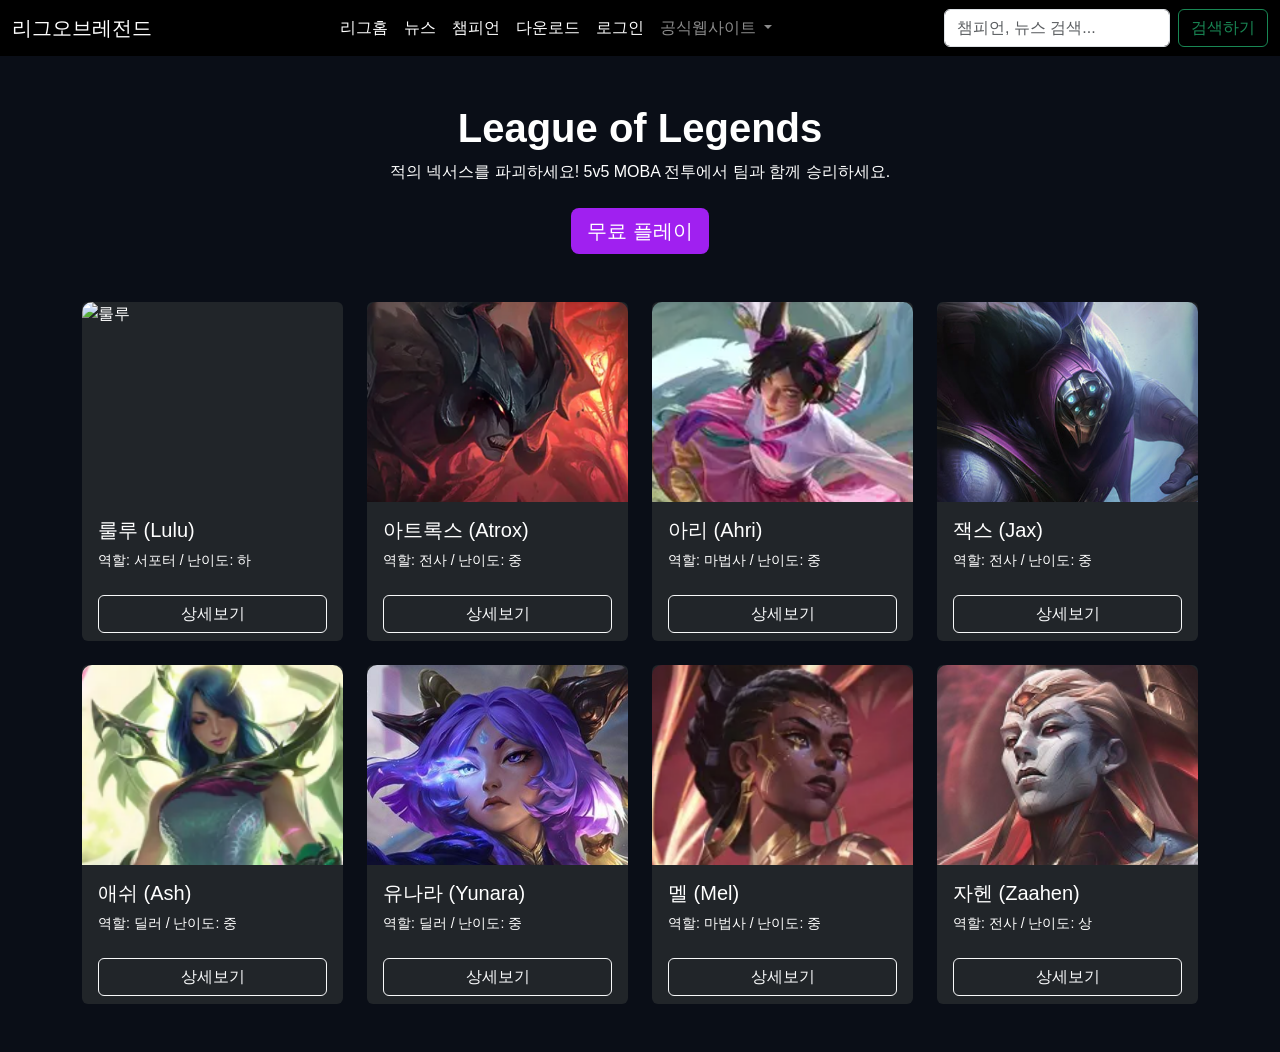
==== commit 205ec1d1: "7주차" ====
--- a/src/main/resources/META-INF/resources/index.html
+++ b/src/main/resources/META-INF/resources/index.html
@@ -3,6 +3,7 @@
   <meta charset="UTF-8">
   <title>LOL - 1단계</title>
   <link href="https://cdn.jsdelivr.net/npm/bootstrap@5.3.3/dist/css/bootstrap.min.css" rel="stylesheet">
+  <link rel="stylesheet" href="css/main2.css">
   <script src="js/bootstrap.bundle.min.js"></script>
   <script src="js/test.js"></script>
   
@@ -13,23 +14,7 @@
   </script>
 </head>
 
-<style>
-  .card {
-    transition: transform 0.3s, box-shadow 0.3s;
-  }
-  .card:hover {
-    transform: scale(1.05); /* 마우스를 올리면 커짐 */
-    box-shadow: 0 10px 20px rgba(160, 32, 240, 0.5); /* 보라색 광원 효과 */
-  }
-  .card-img-top {
-    height: 200px;
-    object-fit: cover; /* 이미지가 찌그러지지 않게 채움 */
-  }
-  body { background-color: #0a0e17; color: #fff; }
-  .accent-purple { color: #a020f0; }
-  .card { background-color: #1e1e1e; border: none; color: white; }
-  .btn-primary { background-color: #a020f0; border: none; }
-</style>
+
 
 <body>
   <nav class="navbar navbar-expand-lg navbar-dark">
@@ -329,6 +314,24 @@
   </div>
 </div>
 
+
+    <!--===== 검색결과섹션(기본숨김) ===== -->
+    <section id="searchResults">
+      <!--키워드헤더-->
+      <div class="search-keyword-header">
+        <h1 id="searchKeywordDisplay"></h1>
+      </div>
+      <!--본문: 사이드바+ 콘텐츠-->
+      <div class="search-body">
+        <div class="container-fluid px-0">
+          <div class="row g-0">
+          <!--왼쪽카테고리사이드바-->
+      <div class="col-md-3 col-lg-2 search-sidebar bg-white py-4">
+      <div class="px-3 mb-3" style="font-size:0.8rem; color:#999; text-transform:uppercase; letter-spacing:0.1em;">카테고리</div>
+      <div class="search-category-item active" onclick="switchCategory('champion', this)">
+      챔피언<span class="count" id="champCount">(0)</span>
+    </div>
+
     <script src="js/search.js"></script>
 </body>
 </html>
--- a/src/main/resources/META-INF/resources/css/main2.css
+++ b/src/main/resources/META-INF/resources/css/main2.css
@@ -0,0 +1,71 @@
+/* ── 기본 레이아웃 ──────────────────────────────────────────── */
+body { background-color: #0a0e17; color: #fff; font-family: 'Arial', sans-serif; }
+.navbar { background-color: #000; }
+.hero { background: linear-gradient(to bottom, #1e1e1e, #0a0e17); min-height: 60vh; }
+
+/* ── 강조 색상 ──────────────────────────────────────────────── */
+.accent-purple { color: #a020f0; }
+.accent-red { color: #ff0000; }
+
+/* ── 카드 ────────────────────────────────────────────────────── */
+.card { background-color: #1e1e1e; border: none; transition: transform 0.3s, box-shadow 0.3s; }
+.card:hover { transform: scale(1.05); box-shadow: 0 10px 20px rgba(160, 32, 240, 0.5); }
+.card-img-top { height: 200px; object-fit: cover; border-radius: 10px 10px 0 0; }
+
+/* ── 버튼 ────────────────────────────────────────────────────── */
+.btn-primary { background-color: #a020f0; border: none; }
+.btn-primary:hover { background-color: #800080; }
+
+/* ── 검색 결과 페이지 ────────────────────────────────────────── */
+#searchResults { display: none; }
+
+.search-keyword-header {
+    background: #0a0a0a;
+    background-image: radial-gradient(ellipse at center, #1a1a1a 0%, #000 70%);
+    min-height: 180px;
+    display: flex;
+    align-items: center;
+    justify-content: center;
+    border-bottom: 2px solid #c8a96e;
+}
+.search-keyword-header h1 {
+    font-size: 2.8rem;
+    font-weight: 700;
+    color: #fff;
+    letter-spacing: 0.05em;
+}
+
+.search-body { background-color: #f0ede8; min-height: 500px; }
+.search-sidebar { border-right: 1px solid #ddd; }
+
+.search-category-item {
+    padding: 14px 20px;
+    cursor: pointer;
+    color: #333;
+    font-size: 0.95rem;
+    border-left: 3px solid transparent;
+    transition: all 0.2s;
+}
+.search-category-item:hover { background: #e0dcd5; }
+.search-category-item.active {
+    border-left: 3px solid #c8253a;
+    font-weight: 700;
+    color: #c8253a;
+    background: #e8e4df;
+}
+.search-category-item .count { color: #999; font-size: 0.85rem; margin-left: 6px; }
+
+.search-content-area { padding: 30px; }
+
+.search-result-card {
+    background: #fff;
+    border: none;
+    border-radius: 6px;
+    margin-bottom: 16px;
+    transition: box-shadow 0.2s;
+}
+.search-result-card:hover { box-shadow: 0 4px 15px rgba(0,0,0,0.15); }
+.search-result-card img { width: 110px; height: 80px; object-fit: cover; border-radius: 6px 0 0 6px; }
+
+.no-result { text-align: center; padding: 80px 20px; color: #666; }
+.no-result h4 { color: #333; }
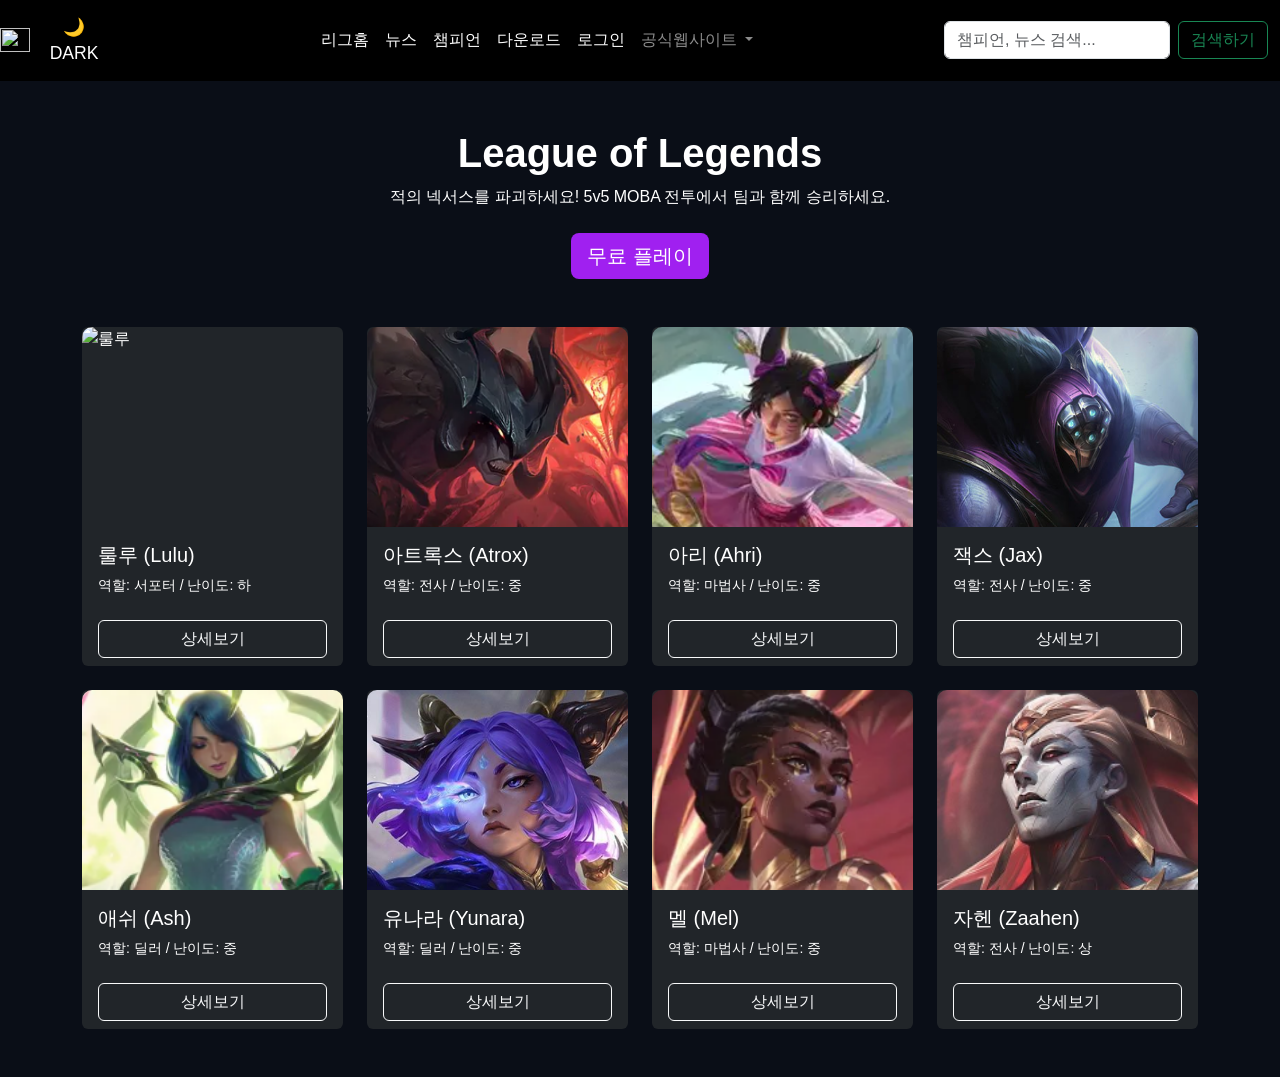
==== commit 54acf6f3: "9주차" ====
--- a/src/main/resources/META-INF/resources/index.html
+++ b/src/main/resources/META-INF/resources/index.html
@@ -6,6 +6,8 @@
   <link rel="stylesheet" href="css/main2.css">
   <script src="js/bootstrap.bundle.min.js"></script>
   <script src="js/test.js"></script>
+  <script src="js/test2.js"></script>
+  <script src="js/toggle.js"></script>
   
   <script>
   window.onload = function() {
@@ -18,8 +20,12 @@
 
 <body>
   <nav class="navbar navbar-expand-lg navbar-dark">
+    <img src="/images/LOL.webp" alt="" width="30" height="24">
+    <!-- [변경] "Navbar" 텍스트 → 다크/라이트 토글 버튼 -->
+    <button class="btn border-0" id="themeToggleBtn" onclick="toggleTheme()">🌙DARK
+</button>
     <div class="container-fluid">
-      <a class="navbar-brand" href="#">리그오브레전드</a>
+      <!--<a class="navbar-brand" href="#">리그오브레전드</a>-->
       <button class="navbar-toggler" type="button" data-bs-toggle="collapse" data-bs-target="#navbarSupportedContent" aria-controls="navbarSupportedContent" aria-expanded="false" aria-label="Toggle navigation">
         <span class="navbar-toggler-icon"></span>
       </button>
--- a/src/main/resources/META-INF/resources/css/main2.css
+++ b/src/main/resources/META-INF/resources/css/main2.css
@@ -69,3 +69,17 @@
 
 .no-result { text-align: center; padding: 80px 20px; color: #666; }
 .no-result h4 { color: #333; }
+
+
+/* ── [추가] 테마 토글 버튼 (폰트 크기, 색상 등 ) ──────────────── */
+#themeToggleBtn { font-size: 1.1rem; color: #fff; }
+body.light-mode #themeToggleBtn { color: #212529; }
+/* ── [추가] 라이트 모드 (다양한 색상 정보 ─────────────────────── */
+body.light-mode { background-color: #f8f9fa; color: #212529; }
+body.light-mode .navbar { background-color: #e9ecef !important; }
+body.light-mode .navbar .navbar-brand,
+body.light-mode .navbar .nav-link { color: #212529 !important; }
+body.light-mode .hero { background: linear-gradient(to bottom, #dce3ea, #f8f9fa); }
+body.light-mode .card { background-color: #ffffff; color: #212529; border: 1px solid #dee2e6; }
+body.light-mode .card-title { color: #212529; }
+body.light-mode .card-text { color: #555; }
